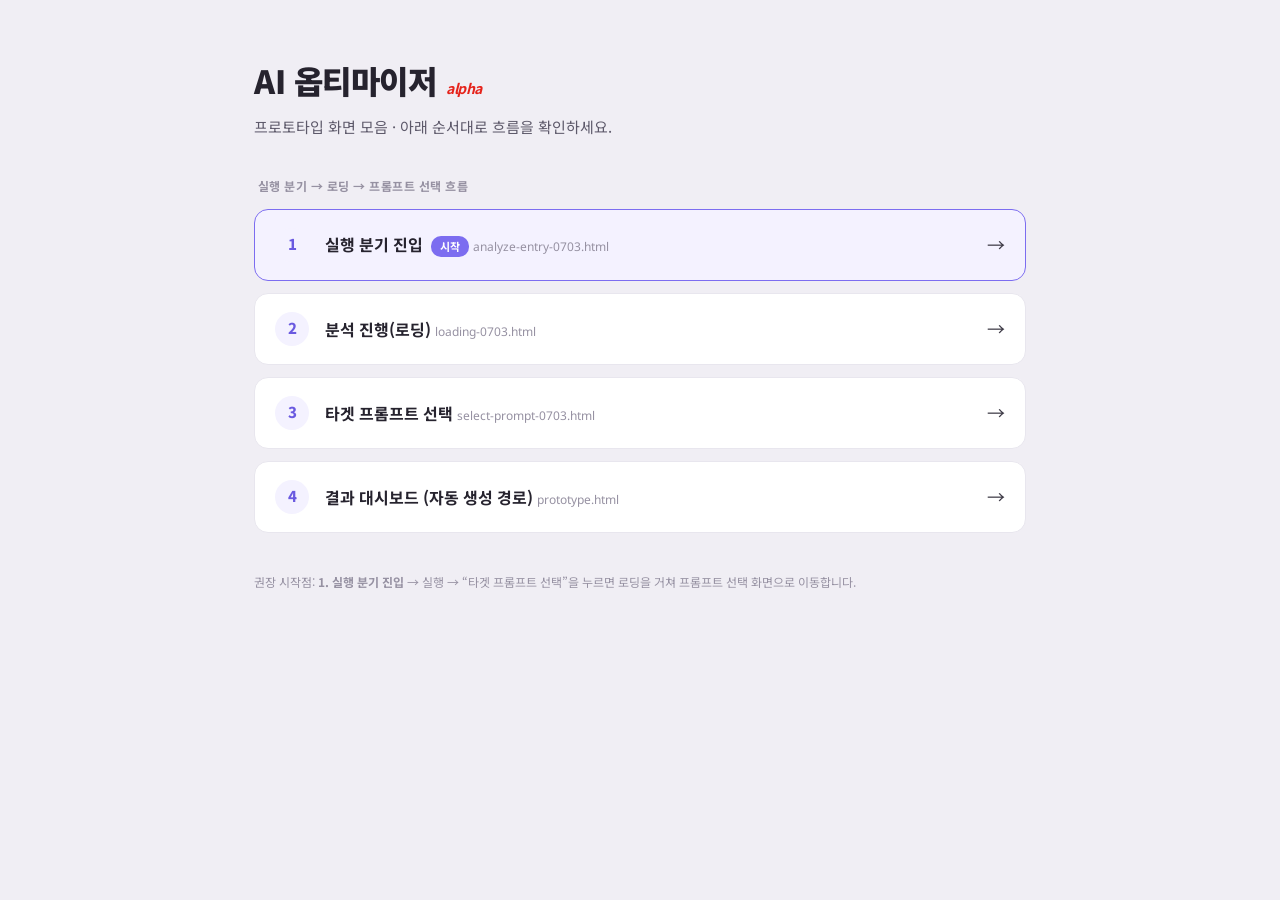
==== index.html @ c7e0c3e2 "Add AI 옵티마이저 prototype flow 실행 분기 진입 → 옵티마이저 로딩 → 타겟 프롬프트 선택 → 결과 대시보드 흐름의 정적 HTML 프로토타입. index.html" ====
<!DOCTYPE html>
<html lang="ko">
<head>
<meta charset="UTF-8">
<meta name="viewport" content="width=device-width, initial-scale=1.0">
<title>AI 옵티마이저 — 프로토타입 인덱스</title>
<link rel="preconnect" href="https://fonts.googleapis.com">
<link rel="preconnect" href="https://fonts.gstatic.com" crossorigin>
<link href="https://fonts.googleapis.com/css2?family=Noto+Sans+KR:wght@400;500;700;900&family=Noto+Sans:wght@400;500;700&display=swap" rel="stylesheet">
<style>
  :root{
    --gray100:#f6f5f8; --gray200:#eae8ee; --gray300:#dad7e0; --gray500:#9691a2;
    --gray600:#7f7a8d; --gray700:#5d596a; --gray800:#3d3a46; --gray900:#26232e;
    --purple:#7c6df0; --purple-dark:#6a5ae0; --purple-bg:#f4f2ff; --purple-line:#d8d2fb;
    --border:#e8e6ee;
  }
  *{box-sizing:border-box;}
  body{
    margin:0; background:#f0eef4; color:var(--gray800); min-height:100vh;
    font-family:"Noto Sans KR","Noto Sans",system-ui,-apple-system,sans-serif;
    font-size:14px; line-height:1.5; -webkit-font-smoothing:antialiased;
  }
  .wrap{max-width:820px; margin:0 auto; padding:56px 24px 80px;}
  .head .title{font-size:32px; font-weight:900; color:var(--gray900); letter-spacing:-.5px; display:flex; align-items:baseline; gap:10px;}
  .head .title .alpha{font-size:14px; font-weight:700; font-style:italic; color:#e5231b;}
  .head .sub{margin-top:12px; font-size:15px; color:var(--gray700);}

  .section-label{margin:38px 4px 14px; font-size:12px; font-weight:700; letter-spacing:.04em; color:var(--gray500); text-transform:uppercase;}

  .flow{display:flex; flex-direction:column; gap:12px;}
  .step{
    display:flex; align-items:center; gap:16px; background:#fff; border:1px solid var(--border);
    border-radius:14px; padding:18px 20px; text-decoration:none; color:inherit; transition:.14s;
  }
  .step:hover{border-color:var(--purple); box-shadow:0 8px 22px rgba(124,109,240,.15); transform:translateY(-2px);}
  .step .no{flex:0 0 34px; width:34px; height:34px; border-radius:50%; background:var(--purple-bg);
    color:var(--purple-dark); font-weight:800; display:flex; align-items:center; justify-content:center; font-size:15px;}
  .step .body{flex:1;}
  .step .name{font-size:16px; font-weight:700; color:var(--gray900);}
  .step .file{font-size:12px; color:var(--gray500); font-family:"Noto Sans"; margin-top:3px;}
  .step .arrow{color:var(--gray400); font-size:18px;}
  .step.entry{border-color:var(--purple); background:var(--purple-bg);}
  .badge-entry{display:inline-block; margin-left:8px; font-size:11px; font-weight:700; color:#fff;
    background:var(--purple); border-radius:10px; padding:2px 9px; vertical-align:middle;}

  .foot{margin-top:40px; font-size:12px; color:var(--gray500);}
</style>
</head>
<body>
  <div class="wrap">
    <div class="head">
      <div class="title">AI 옵티마이저 <span class="alpha">alpha</span></div>
      <div class="sub">프로토타입 화면 모음 · 아래 순서대로 흐름을 확인하세요.</div>
    </div>

    <div class="section-label">실행 분기 → 로딩 → 프롬프트 선택 흐름</div>
    <div class="flow">
      <a class="step entry" href="analyze-entry-0703.html">
        <span class="no">1</span>
        <span class="body">
          <span class="name">실행 분기 진입<span class="badge-entry">시작</span></span>
          <span class="file">analyze-entry-0703.html</span>
        </span>
        <span class="arrow">→</span>
      </a>
      <a class="step" href="loading-0703.html">
        <span class="no">2</span>
        <span class="body">
          <span class="name">분석 진행(로딩)</span>
          <span class="file">loading-0703.html</span>
        </span>
        <span class="arrow">→</span>
      </a>
      <a class="step" href="select-prompt-0703.html">
        <span class="no">3</span>
        <span class="body">
          <span class="name">타겟 프롬프트 선택</span>
          <span class="file">select-prompt-0703.html</span>
        </span>
        <span class="arrow">→</span>
      </a>
      <a class="step" href="prototype.html">
        <span class="no">4</span>
        <span class="body">
          <span class="name">결과 대시보드 (자동 생성 경로)</span>
          <span class="file">prototype.html</span>
        </span>
        <span class="arrow">→</span>
      </a>
    </div>

    <div class="foot">
      권장 시작점: <b>1. 실행 분기 진입</b> → 실행 → “타겟 프롬프트 선택”을 누르면 로딩을 거쳐 프롬프트 선택 화면으로 이동합니다.
    </div>
  </div>
</body>
</html>
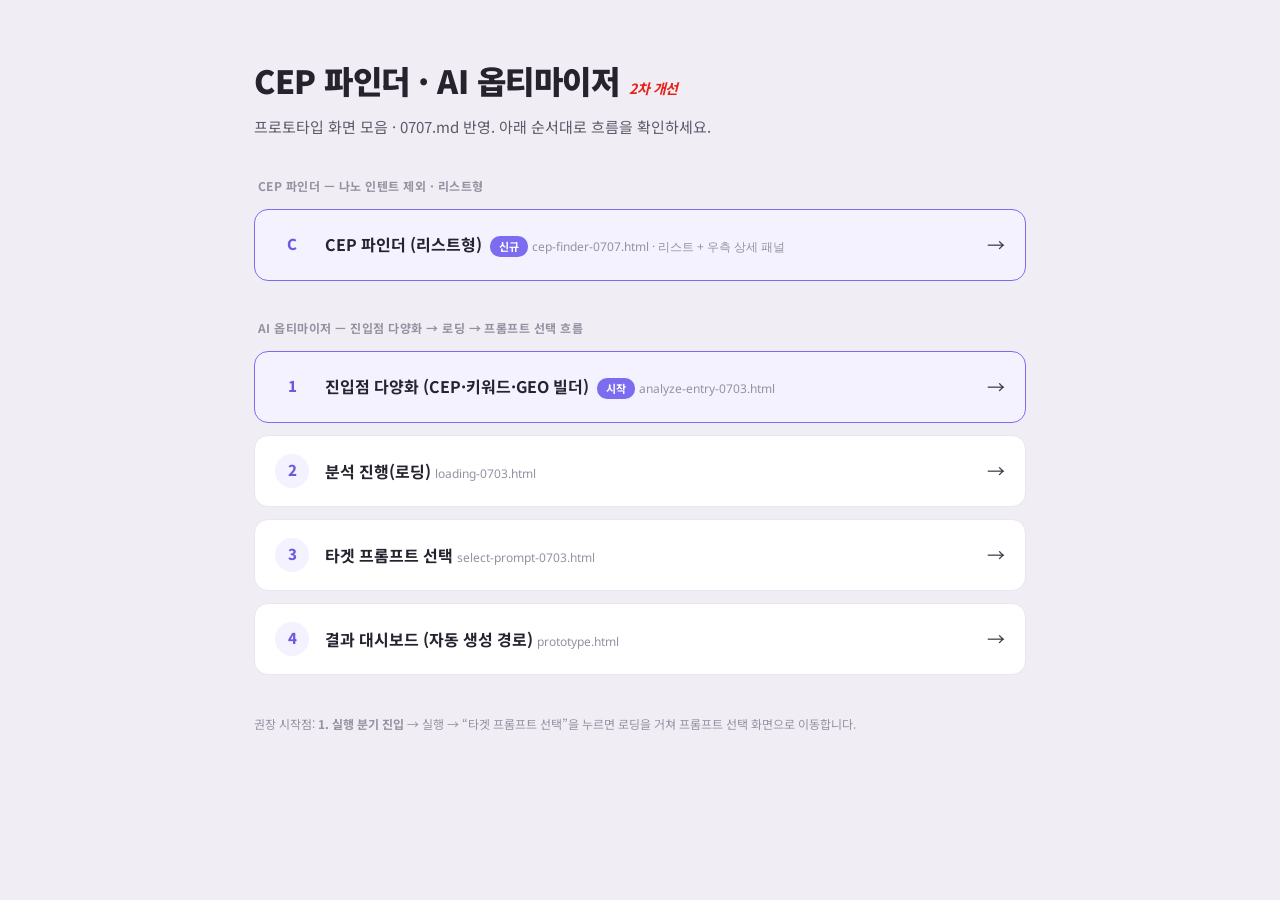
==== commit d36f8a33: "feat: add CEP finder prototype and update AI optimizer entry point and loading phase labels" ====
--- a/index.html
+++ b/index.html
@@ -49,16 +49,28 @@
 <body>
   <div class="wrap">
     <div class="head">
-      <div class="title">AI 옵티마이저 <span class="alpha">alpha</span></div>
-      <div class="sub">프로토타입 화면 모음 · 아래 순서대로 흐름을 확인하세요.</div>
+      <div class="title">CEP 파인더 · AI 옵티마이저 <span class="alpha">2차 개선</span></div>
+      <div class="sub">프로토타입 화면 모음 · 0707.md 반영. 아래 순서대로 흐름을 확인하세요.</div>
     </div>
 
-    <div class="section-label">실행 분기 → 로딩 → 프롬프트 선택 흐름</div>
+    <div class="section-label">CEP 파인더 — 나노 인텐트 제외 · 리스트형</div>
+    <div class="flow">
+      <a class="step entry" href="cep-finder-0707.html">
+        <span class="no">C</span>
+        <span class="body">
+          <span class="name">CEP 파인더 (리스트형)<span class="badge-entry">신규</span></span>
+          <span class="file">cep-finder-0707.html · 리스트 + 우측 상세 패널</span>
+        </span>
+        <span class="arrow">→</span>
+      </a>
+    </div>
+
+    <div class="section-label">AI 옵티마이저 — 진입점 다양화 → 로딩 → 프롬프트 선택 흐름</div>
     <div class="flow">
       <a class="step entry" href="analyze-entry-0703.html">
         <span class="no">1</span>
         <span class="body">
-          <span class="name">실행 분기 진입<span class="badge-entry">시작</span></span>
+          <span class="name">진입점 다양화 (CEP·키워드·GEO 빌더)<span class="badge-entry">시작</span></span>
           <span class="file">analyze-entry-0703.html</span>
         </span>
         <span class="arrow">→</span>
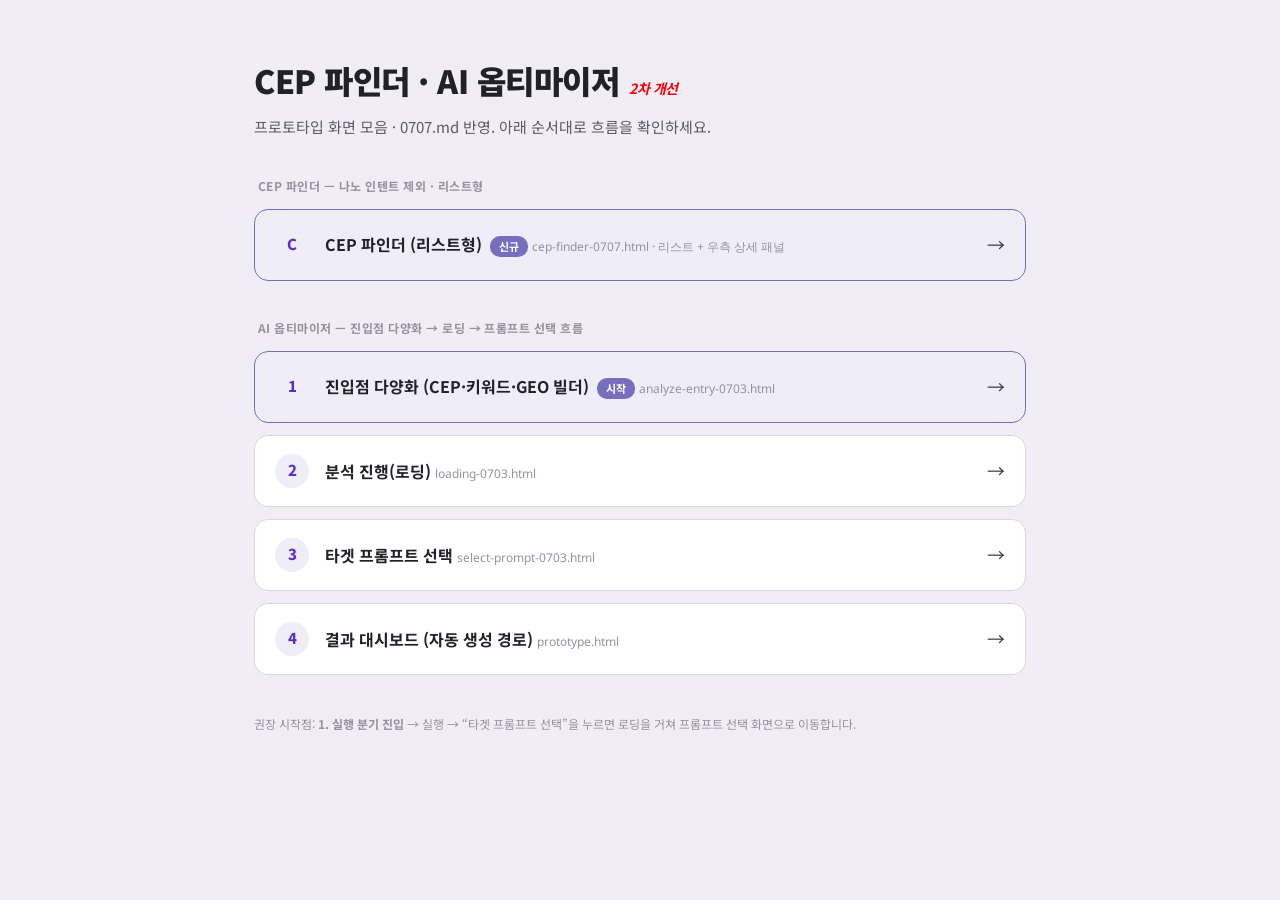
==== commit 0a176be6: "style: 프로토타입을 리스닝마인드 서비스 스타일에 맞춤 - 실서비스(hubble-intent) 디자인 토큰(팔레트/라운드/그림자/Noto)과 앱 크롬(상단 헤더 + 좌측 아이콘" ====
--- a/index.html
+++ b/index.html
@@ -9,10 +9,10 @@
 <link href="https://fonts.googleapis.com/css2?family=Noto+Sans+KR:wght@400;500;700;900&family=Noto+Sans:wght@400;500;700&display=swap" rel="stylesheet">
 <style>
   :root{
-    --gray100:#f6f5f8; --gray200:#eae8ee; --gray300:#dad7e0; --gray500:#9691a2;
-    --gray600:#7f7a8d; --gray700:#5d596a; --gray800:#3d3a46; --gray900:#26232e;
-    --purple:#7c6df0; --purple-dark:#6a5ae0; --purple-bg:#f4f2ff; --purple-line:#d8d2fb;
-    --border:#e8e6ee;
+    --gray100:#fbfafb; --gray200:#eae8ee; --gray300:#dad7e0; --gray500:#9691a2;
+    --gray600:#7f7a8d; --gray700:#5d596a; --gray800:#3d3a46; --gray900:#232128;
+    --purple:#786ebe; --purple-dark:#5e2cc9; --purple-bg:#efeef8; --purple-line:#d8d5ee;
+    --border:#dad7e0;
   }
   *{box-sizing:border-box;}
   body{
@@ -22,7 +22,7 @@
   }
   .wrap{max-width:820px; margin:0 auto; padding:56px 24px 80px;}
   .head .title{font-size:32px; font-weight:900; color:var(--gray900); letter-spacing:-.5px; display:flex; align-items:baseline; gap:10px;}
-  .head .title .alpha{font-size:14px; font-weight:700; font-style:italic; color:#e5231b;}
+  .head .title .alpha{font-size:14px; font-weight:700; font-style:italic; color:#ff0209;}
   .head .sub{margin-top:12px; font-size:15px; color:var(--gray700);}
 
   .section-label{margin:38px 4px 14px; font-size:12px; font-weight:700; letter-spacing:.04em; color:var(--gray500); text-transform:uppercase;}
@@ -32,7 +32,7 @@
     display:flex; align-items:center; gap:16px; background:#fff; border:1px solid var(--border);
     border-radius:14px; padding:18px 20px; text-decoration:none; color:inherit; transition:.14s;
   }
-  .step:hover{border-color:var(--purple); box-shadow:0 8px 22px rgba(124,109,240,.15); transform:translateY(-2px);}
+  .step:hover{border-color:var(--purple); box-shadow:0 8px 22px rgba(120,110,190,.15); transform:translateY(-2px);}
   .step .no{flex:0 0 34px; width:34px; height:34px; border-radius:50%; background:var(--purple-bg);
     color:var(--purple-dark); font-weight:800; display:flex; align-items:center; justify-content:center; font-size:15px;}
   .step .body{flex:1;}
